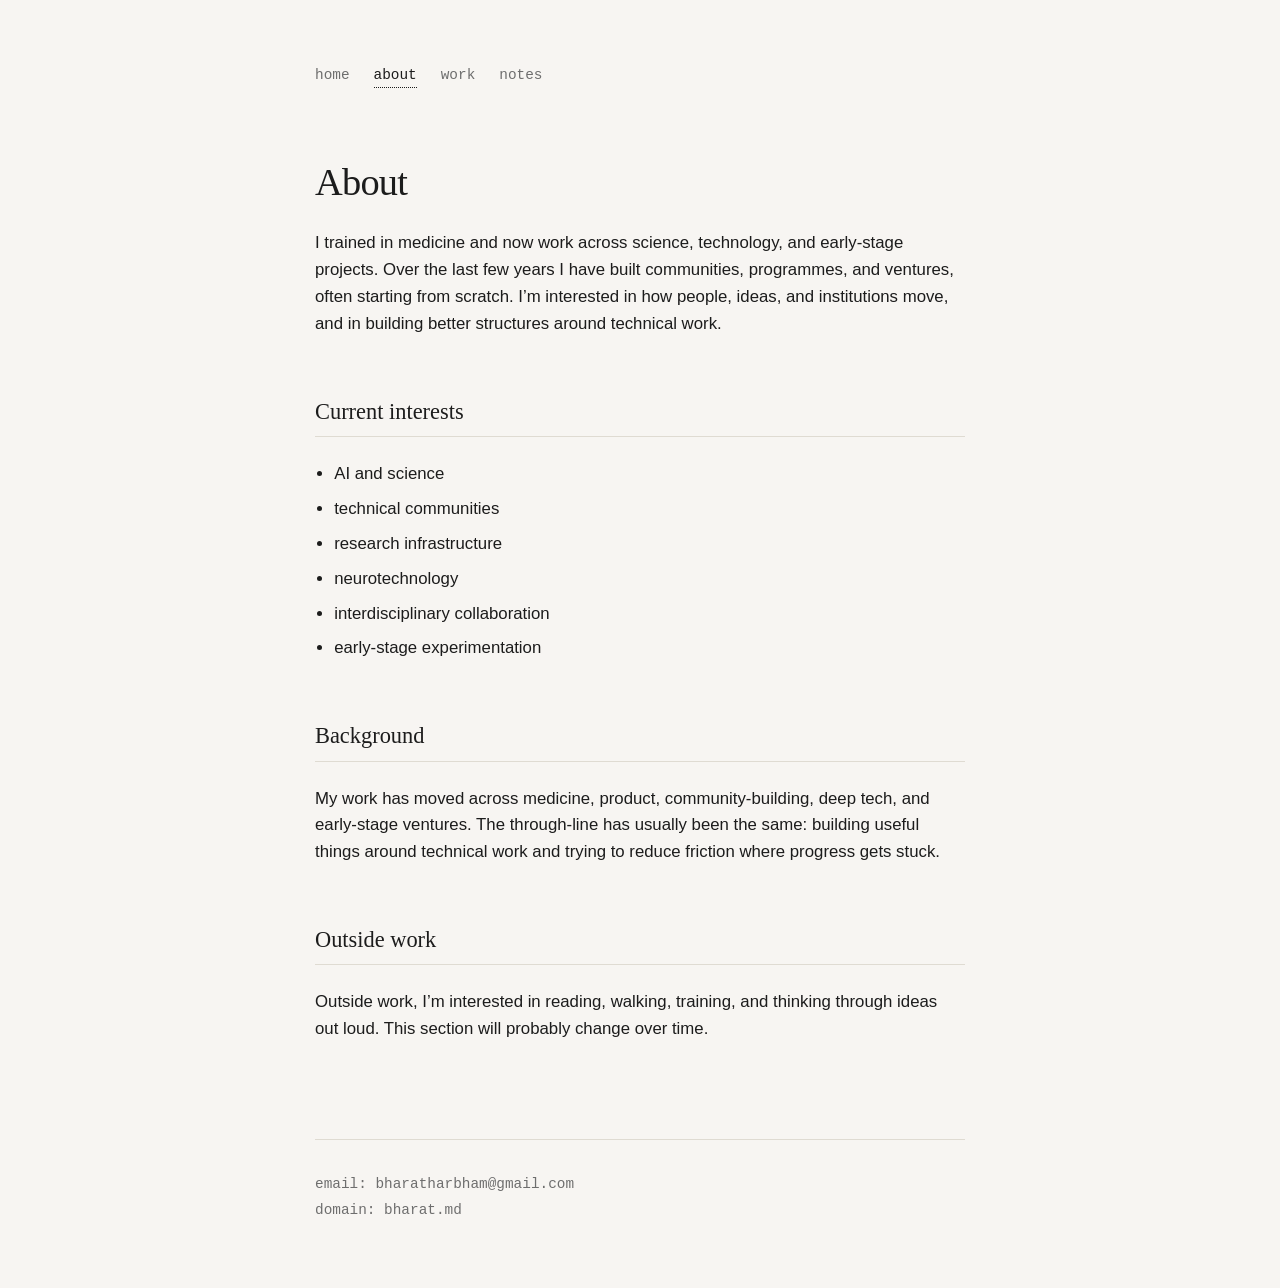
==== about.html @ 0ceb591e "Initialize static text-first personal site for bharat.md" ====
<!DOCTYPE html>
<html lang="en">
<head>
    <meta charset="UTF-8">
    <meta name="viewport" content="width=device-width, initial-scale=1.0">
    <title>About - Bharat Harbham</title>
    <meta name="description" content="About Bharat Harbham">
    <link rel="stylesheet" href="styles.css">
</head>
<body>
    <nav>
        <a href="index.html">home</a>
        <a href="about.html" class="active">about</a>
        <a href="work.html">work</a>
        <a href="notes.html">notes</a>
    </nav>

    <main>
        <h1>About</h1>

        <p>I trained in medicine and now work across science, technology, and early-stage projects. Over the last few years I have built communities, programmes, and ventures, often starting from scratch. I’m interested in how people, ideas, and institutions move, and in building better structures around technical work.</p>

        <h2>Current interests</h2>
        <ul>
            <li>AI and science</li>
            <li>technical communities</li>
            <li>research infrastructure</li>
            <li>neurotechnology</li>
            <li>interdisciplinary collaboration</li>
            <li>early-stage experimentation</li>
        </ul>

        <h2>Background</h2>
        <p>My work has moved across medicine, product, community-building, deep tech, and early-stage ventures. The through-line has usually been the same: building useful things around technical work and trying to reduce friction where progress gets stuck.</p>

        <h2>Outside work</h2>
        <p>Outside work, I’m interested in reading, walking, training, and thinking through ideas out loud. This section will probably change over time.</p>
    </main>

    <footer>
        email: bharatharbham@gmail.com <br>
        domain: bharat.md
    </footer>
</body>
</html>
---- styles.css ----
:root {
  --bg: #f7f5f2;
  --text: #1c1c1c;
  --accent: #5c6b65;
  --meta: #6e6e6e;
  --border: #dfdbd2;
  --font-serif: 'Georgia', 'EB Garamond', 'Times New Roman', serif;
  --font-sans: -apple-system, BlinkMacSystemFont, 'Segoe UI', Roboto, Oxygen, Ubuntu, Cantarell, sans-serif;
  --font-mono: 'SFMono-Regular', Consolas, 'Liberation Mono', Menlo, monospace;
}

body {
  background: var(--bg);
  color: var(--text);
  font-family: var(--font-sans);
  line-height: 1.6;
  max-width: 650px;
  margin: 0 auto;
  padding: 4rem 1.5rem;
  -webkit-font-smoothing: antialiased;
  -moz-osx-font-smoothing: grayscale;
}

h1, h2, h3, h4 {
  font-family: var(--font-serif);
  font-weight: normal;
  color: var(--text);
  margin-top: 2.5rem;
  margin-bottom: 1rem;
}

h1 {
  font-size: 2.4rem;
  letter-spacing: -0.02em;
  margin-top: 0;
  margin-bottom: 0.5rem;
}

h2 {
  font-size: 1.4rem;
  border-bottom: 1px solid var(--border);
  padding-bottom: 0.4rem;
  margin-bottom: 1.5rem;
  margin-top: 3.5rem;
}

h3 {
  font-size: 1.2rem;
  margin-bottom: 0.5rem;
}

p {
  margin-bottom: 1.4rem;
  font-size: 1.05rem;
}

a {
  color: var(--text);
  text-decoration: none;
  border-bottom: 1px dotted var(--accent);
  transition: all 0.2s ease;
}

a:hover {
  color: var(--accent);
  border-bottom-style: solid;
}

nav {
  margin-bottom: 4rem;
  font-family: var(--font-mono);
  font-size: 0.9rem;
  display: flex;
  gap: 1.5rem;
  flex-wrap: wrap;
}

nav a {
  color: var(--meta);
  border: none;
  text-transform: lowercase;
}

nav a:hover, nav a.active {
  color: var(--text);
  border-bottom: 1px dotted var(--text);
}

ul {
  padding-left: 1.2rem;
  margin-bottom: 1.5rem;
}

li {
  margin-bottom: 0.5rem;
  font-size: 1.05rem;
}

.meta {
  font-family: var(--font-mono);
  font-size: 0.9rem;
  color: var(--meta);
  margin-top: 0;
  margin-bottom: 2rem;
  display: block;
}

.note-card {
  border-left: 2px solid var(--border);
  padding-left: 1.2rem;
  margin-bottom: 2.5rem;
}

.note-card a {
  border: none;
}

.note-card h3 {
  margin-top: 0;
  margin-bottom: 0.4rem;
  font-family: var(--font-sans);
  font-weight: 600;
  font-size: 1.1rem;
}

.note-card h3 a {
  color: var(--text);
}

.note-card h3 a:hover {
  color: var(--accent);
}

.note-card p {
  color: var(--meta);
  font-size: 1rem;
  margin-bottom: 0;
}

blockquote {
  border-left: 2px solid var(--accent);
  padding-left: 1.2rem;
  margin-left: 0;
  color: var(--meta);
  font-style: italic;
  font-size: 1.1rem;
  margin-bottom: 1.5rem;
}

footer {
  margin-top: 6rem;
  padding-top: 2rem;
  border-top: 1px solid var(--border);
  font-family: var(--font-mono);
  font-size: 0.9rem;
  color: var(--meta);
  line-height: 1.8;
}

@media (max-width: 600px) {
  body {
    padding: 2rem 1.2rem;
  }
}
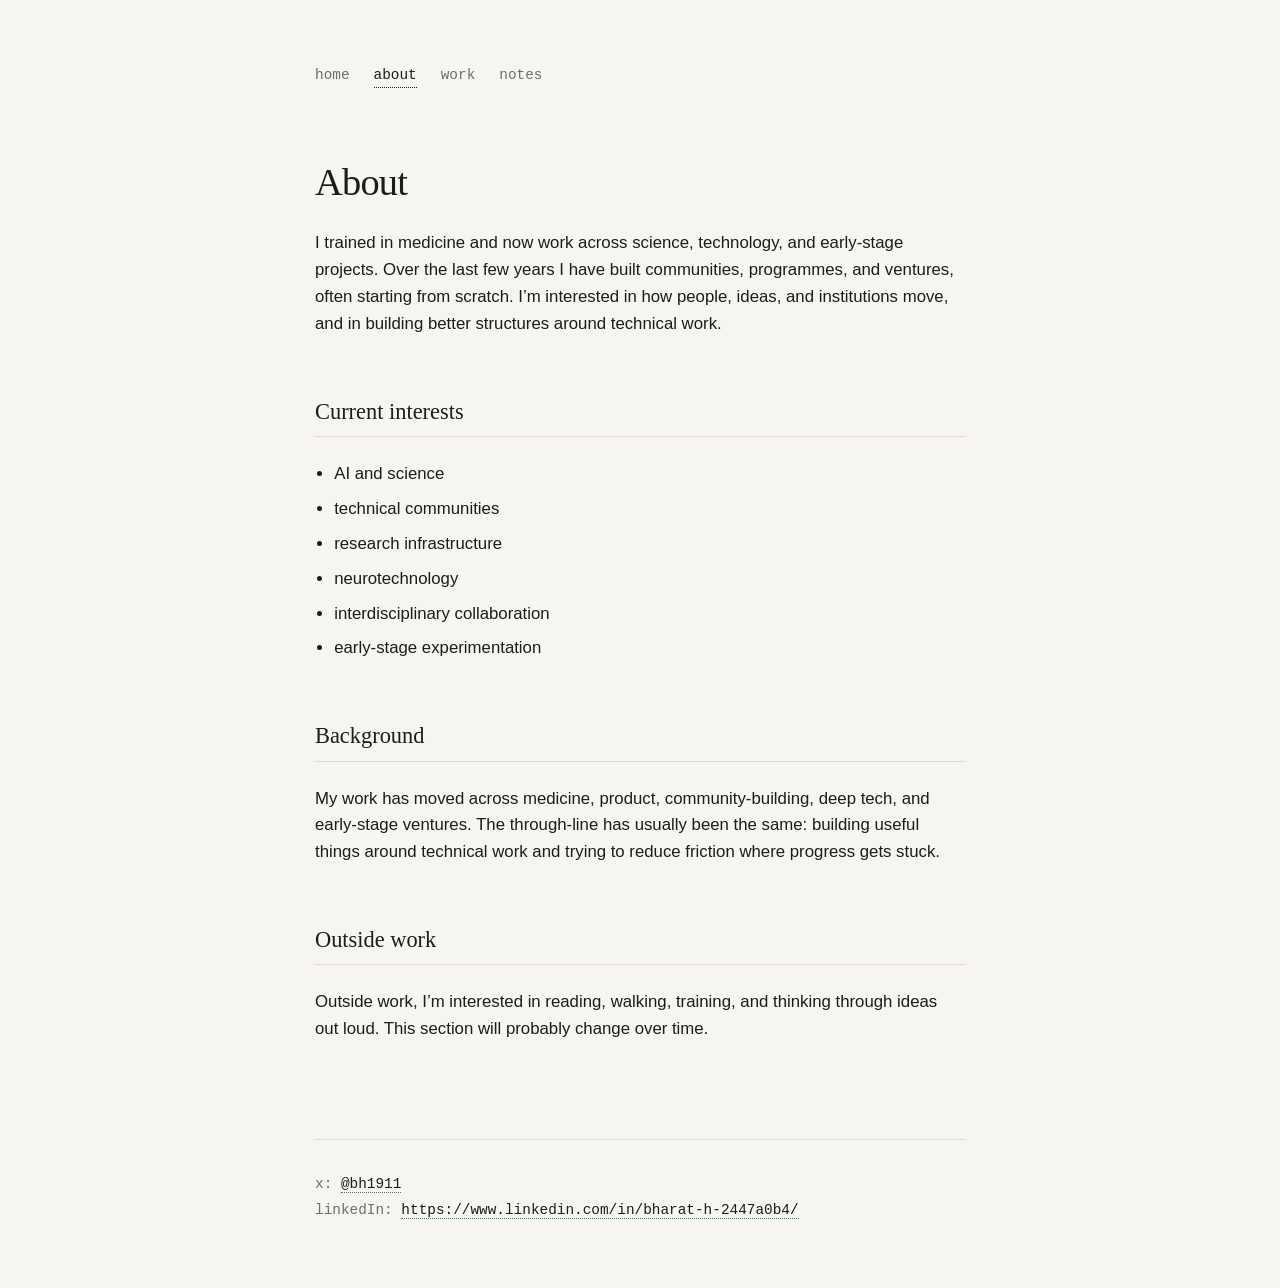
==== commit 63fc8a3c: "Update footer with X and LinkedIn links" ====
--- a/about.html
+++ b/about.html
@@ -38,8 +38,8 @@
     </main>
 
     <footer>
-        email: bharatharbham@gmail.com <br>
-        domain: bharat.md
+        x: <a href="https://x.com/bh1911" target="_blank">@bh1911</a> <br>
+        linkedIn: <a href="https://www.linkedin.com/in/bharat-h-2447a0b4/" target="_blank">https://www.linkedin.com/in/bharat-h-2447a0b4/</a>
     </footer>
 </body>
 </html>
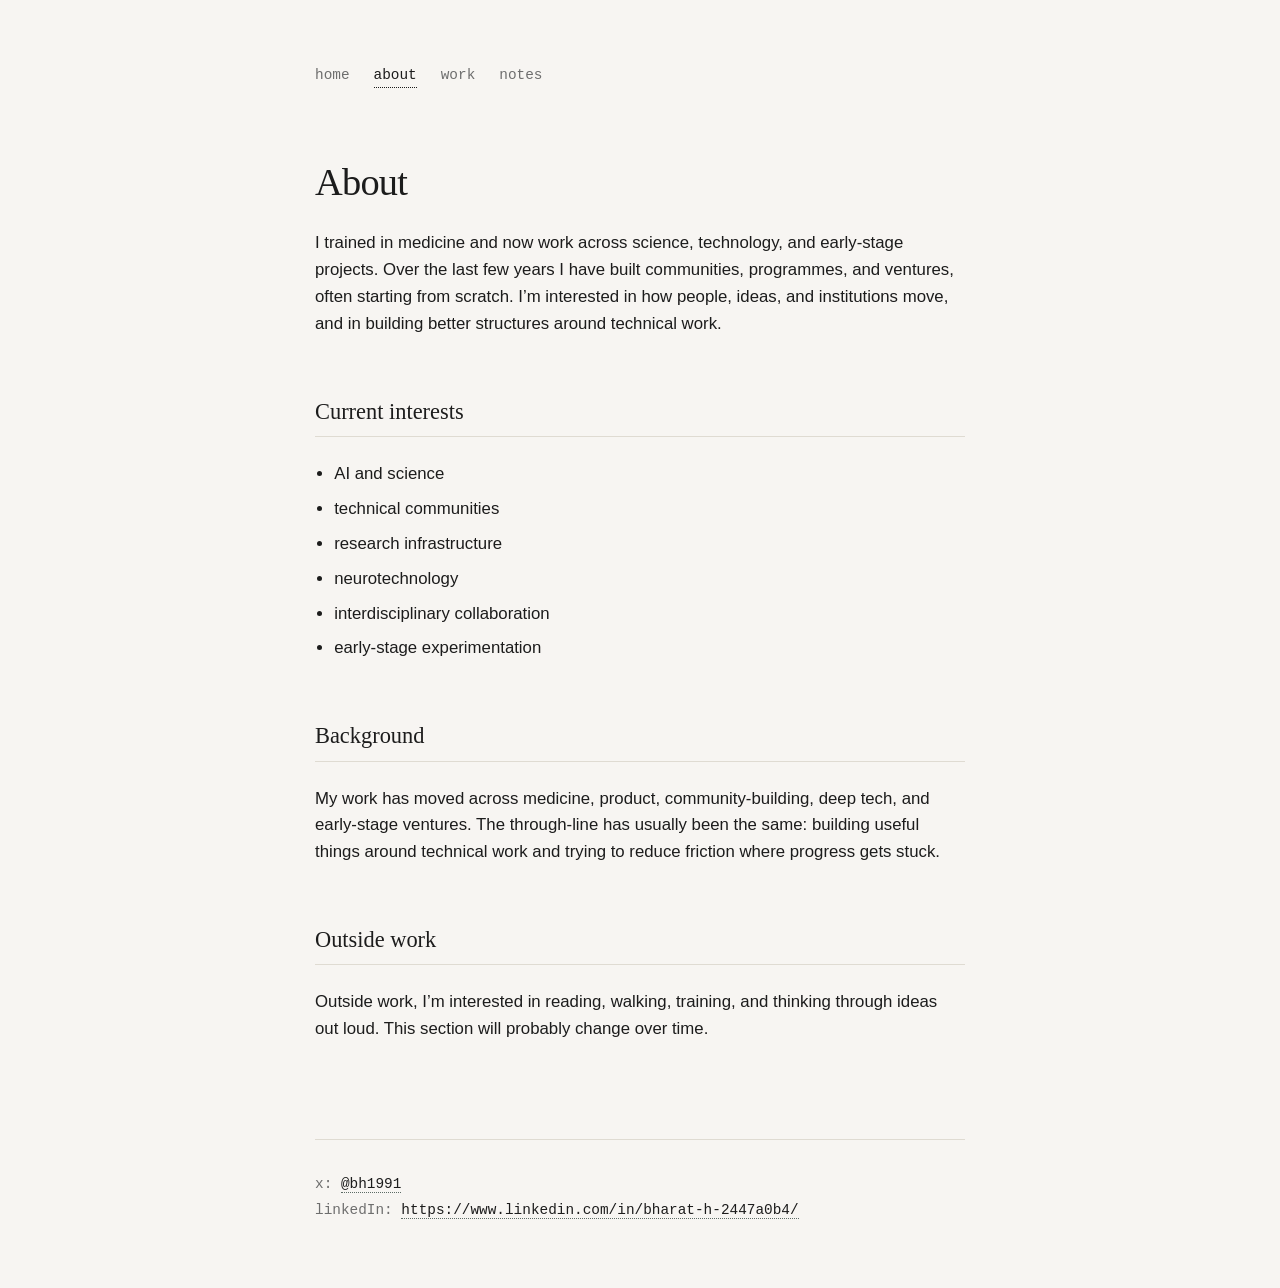
==== commit 3e579cd4: "Fix X handle typo in footer" ====
--- a/about.html
+++ b/about.html
@@ -38,7 +38,7 @@
     </main>
 
     <footer>
-        x: <a href="https://x.com/bh1911" target="_blank">@bh1911</a> <br>
+        x: <a href="https://x.com/bh1991" target="_blank">@bh1991</a> <br>
         linkedIn: <a href="https://www.linkedin.com/in/bharat-h-2447a0b4/" target="_blank">https://www.linkedin.com/in/bharat-h-2447a0b4/</a>
     </footer>
 </body>
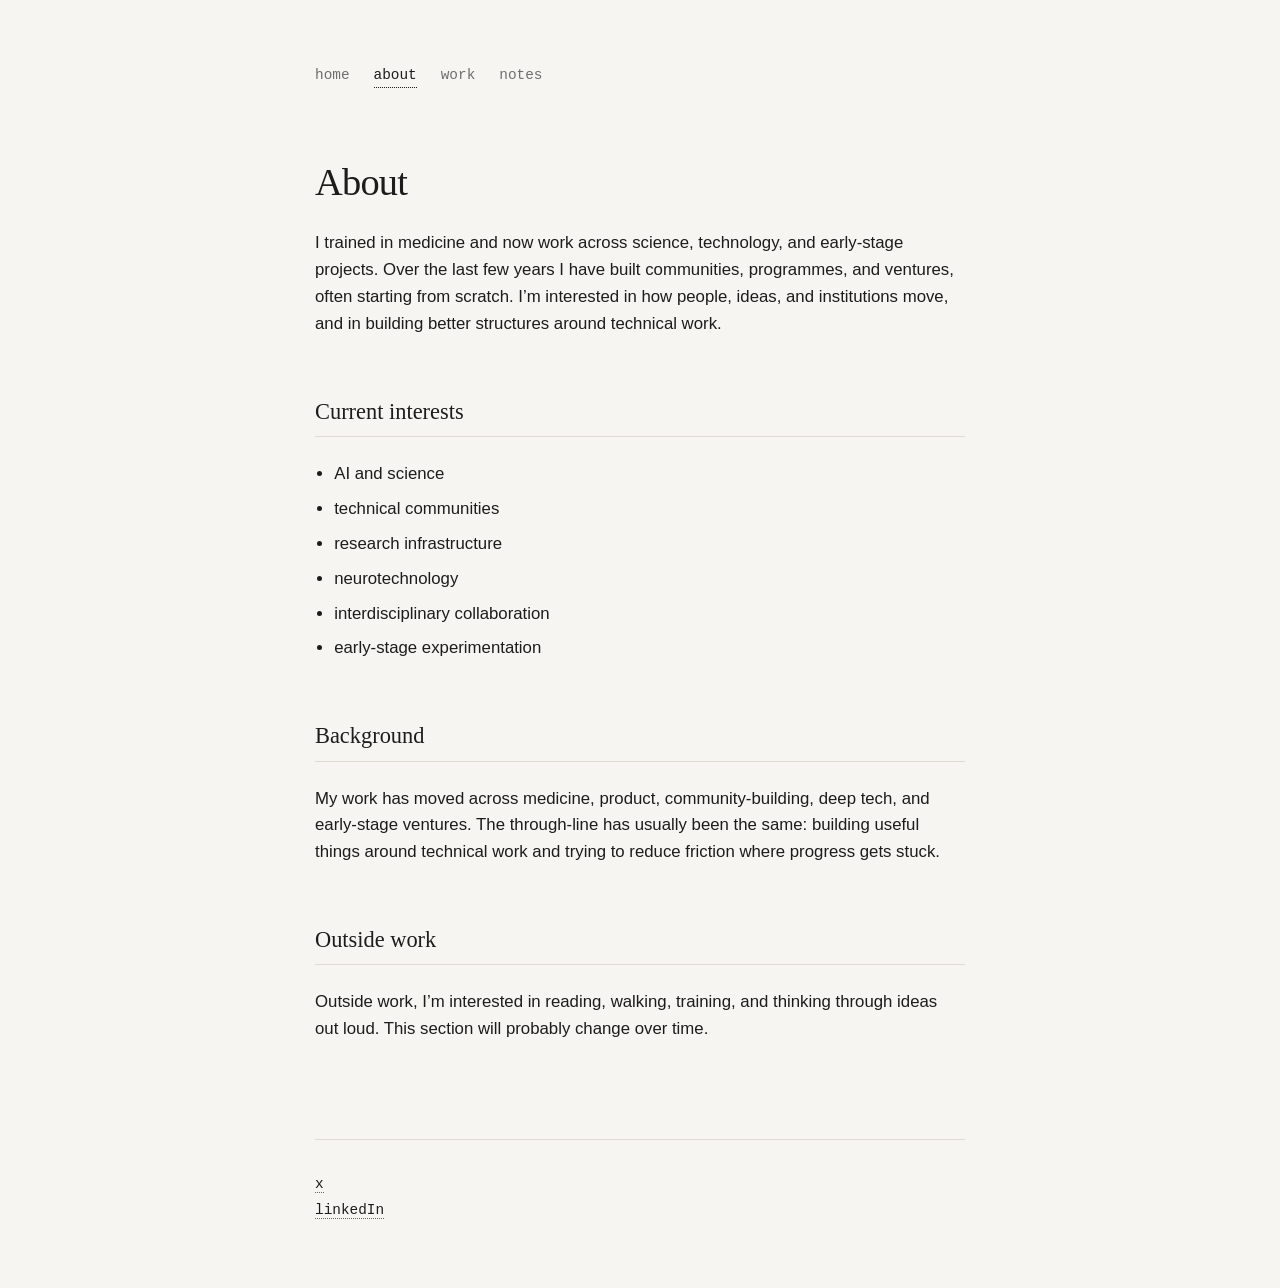
==== commit 75a1b2fb: "Hide raw URLs and clean up footer hyperlinking" ====
--- a/about.html
+++ b/about.html
@@ -38,8 +38,8 @@
     </main>
 
     <footer>
-        x: <a href="https://x.com/bh1991" target="_blank">@bh1991</a> <br>
-        linkedIn: <a href="https://www.linkedin.com/in/bharat-h-2447a0b4/" target="_blank">https://www.linkedin.com/in/bharat-h-2447a0b4/</a>
+        <a href="https://x.com/bh1991" target="_blank">x</a> <br>
+        <a href="https://www.linkedin.com/in/bharat-h-2447a0b4/" target="_blank">linkedIn</a>
     </footer>
 </body>
 </html>
